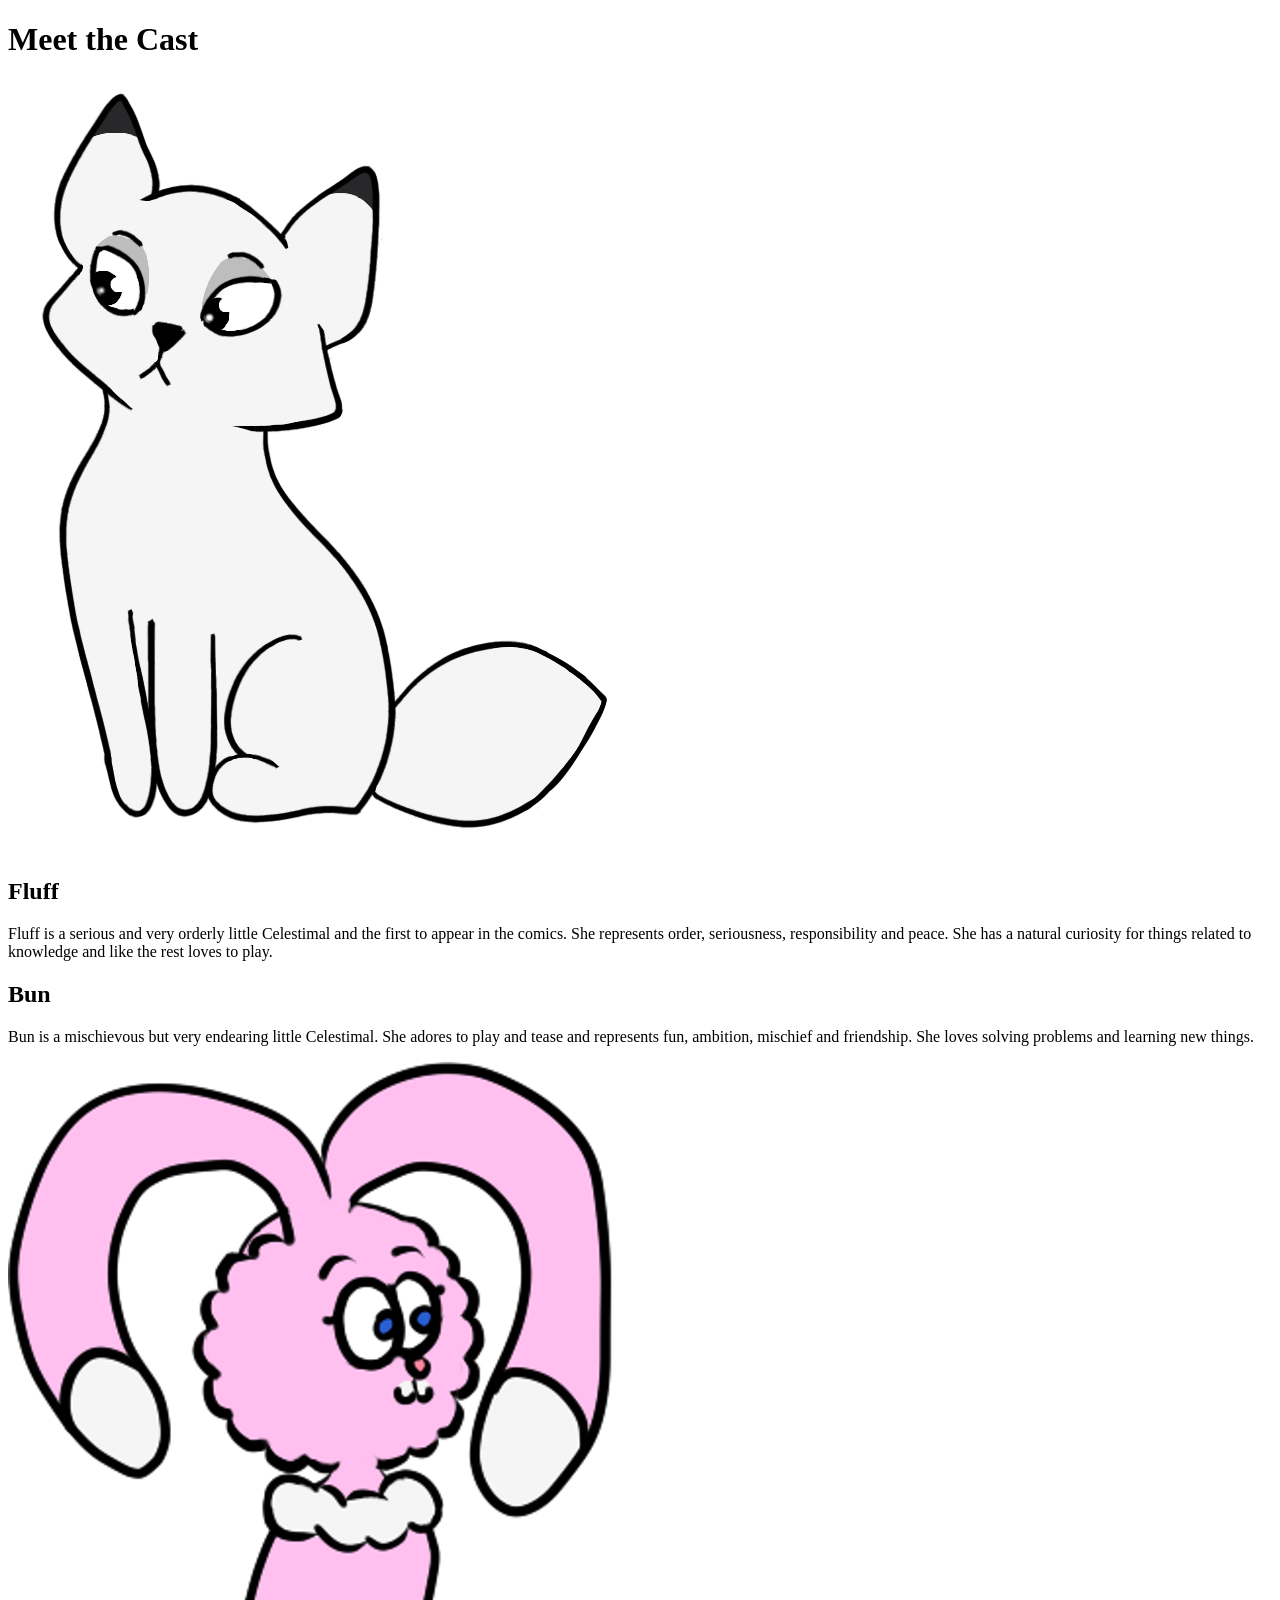
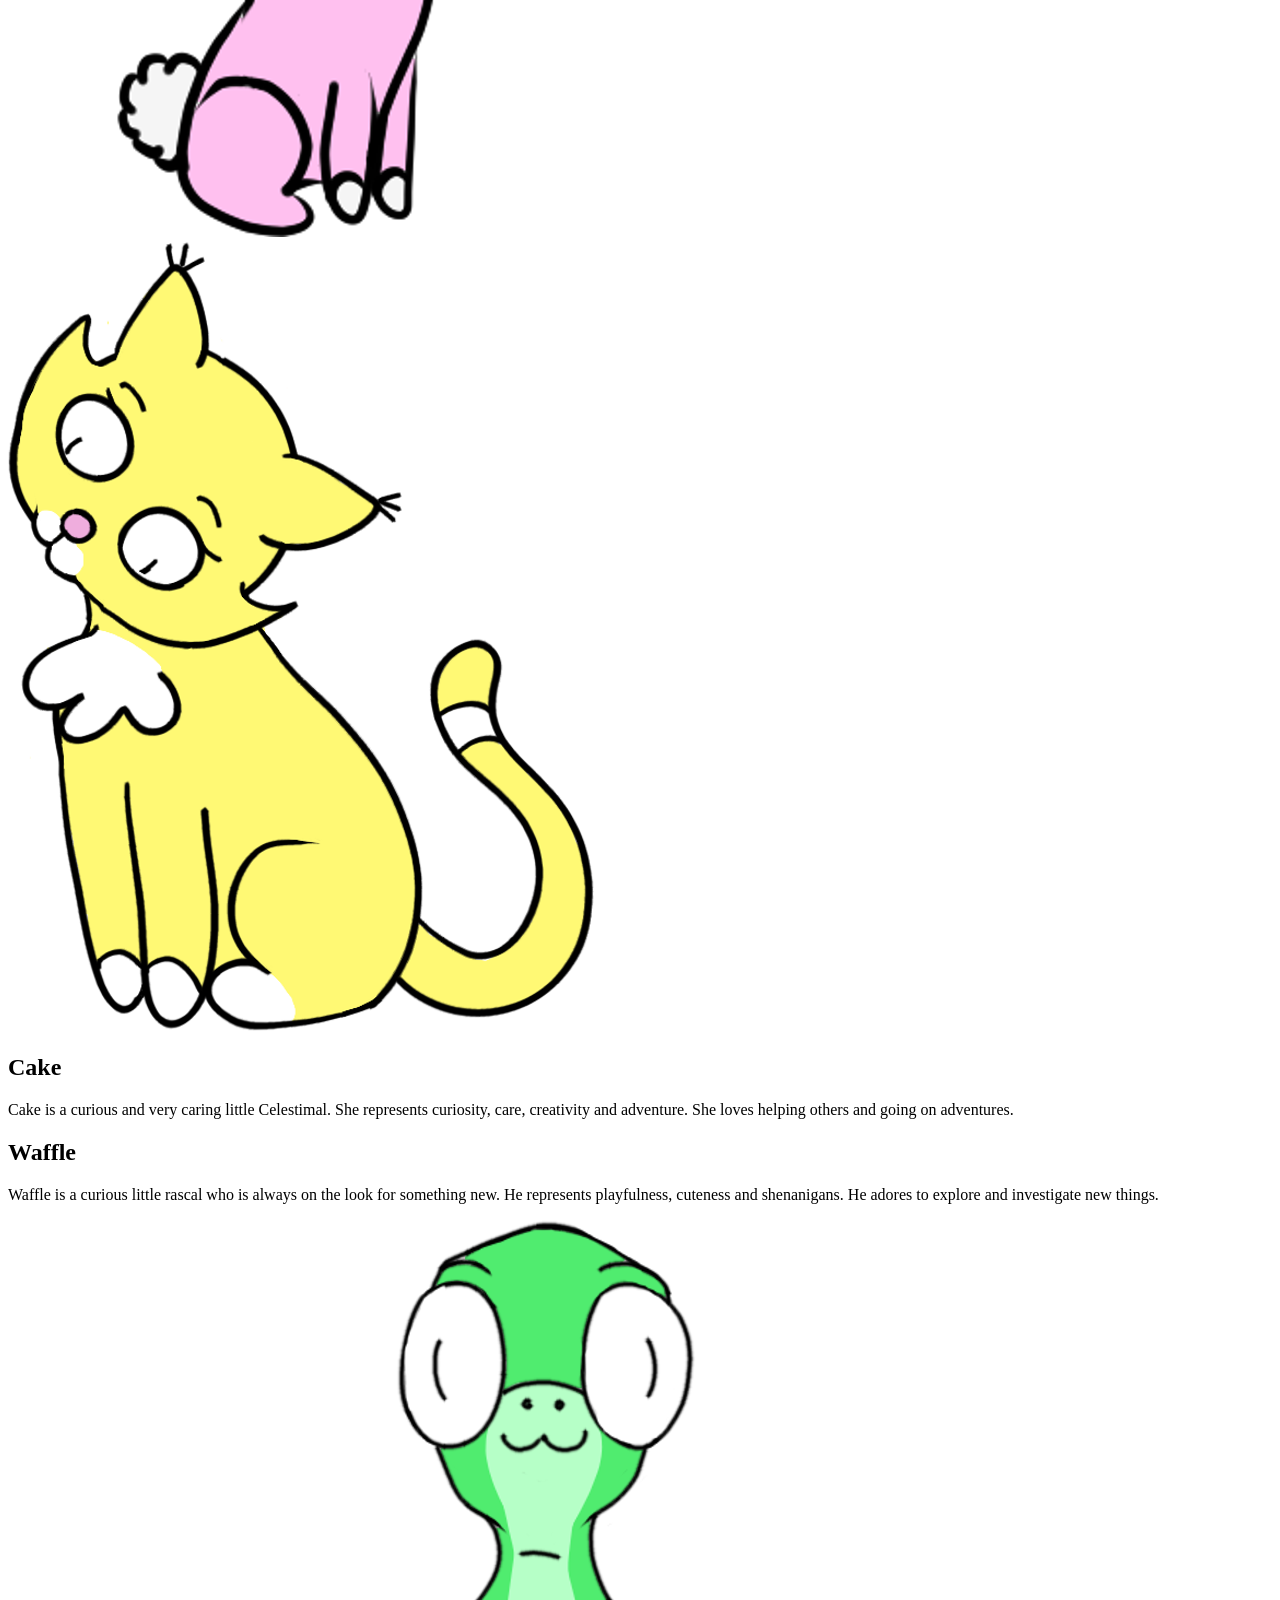
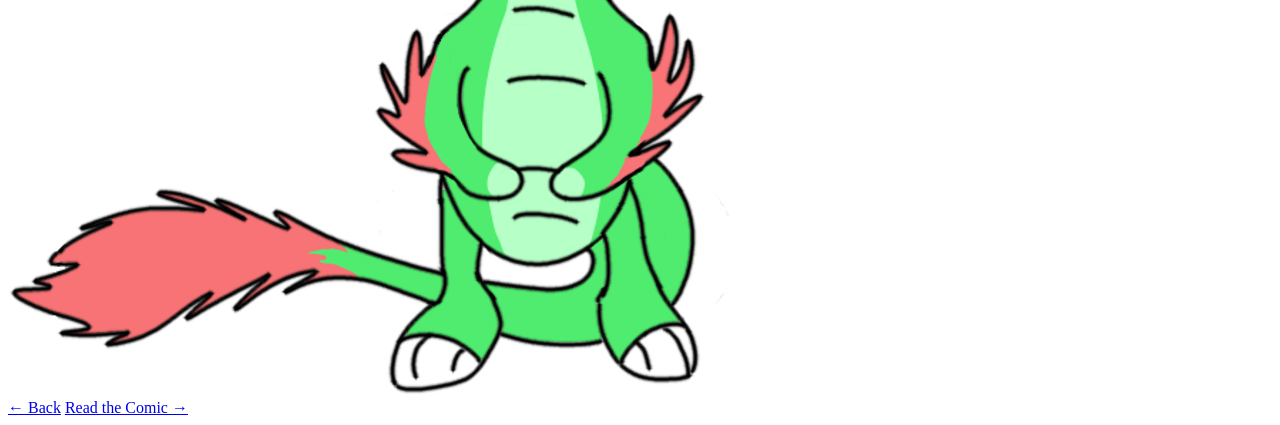
==== cast.html @ 91342b23 "Create cast.html" ====
<!DOCTYPE html>
<html lang="en">
<head>
    <meta charset="UTF-8">
    <meta name="viewport" content="width=device-width, initial-scale=1.0">

    <title>Meet the Cast — Smol Serafimz</title>

    <link rel="stylesheet" href="cast.css">
</head>

<body>

    <main class="cast-page">

        <h1>Meet the Cast</h1>

        <section class="character-row">
            <img src="assets/meet_fluff.webp" alt="Fluff">

            <div class="character-text">
                <h2>Fluff</h2>
                <p>
                    Fluff is a serious and very orderly little Celestimal and the first to appear in the comics. She represents order, seriousness, responsibility and peace. She has a natural curiosity for things related to knowledge and like the rest loves to play.
                </p>
            </div>
        </section>

        <section class="character-row reverse">
            <div class="character-text">
                <h2>Bun</h2>
                <p>
                    Bun is a mischievous but very endearing little Celestimal. She adores to play and tease and represents fun, ambition, mischief and friendship. She loves solving problems and learning new things.

                </p>
            </div>

            <img src="assets/meet_bun.webp" alt="Bun">
        </section>

        <section class="character-row">
            <img src="assets/meet_cake.webp" alt="Cake">

            <div class="character-text">
                <h2>Cake</h2>
                <p>
                    Cake is a curious and very caring little Celestimal. She represents curiosity, care, creativity and adventure. She loves helping others and going on adventures.
                </p>
            </div>
        </section>

        <section class="character-row reverse">
            <div class="character-text">
                <h2>Waffle</h2>
                <p>
                    Waffle is a curious little rascal who is always on the look for something new. He represents playfulness, cuteness and shenanigans. He adores to explore and investigate new things.
                </p>
            </div>

            <img src="assets/meet_waffle.webp" alt="Waffle">
        </section>

        <nav class="cast-navigation">
            <a href="welcome.html" class="cast-button">← Back</a>
            <a href="index.html" class="cast-button">Read the Comic →</a>
        </nav>

    </main>

</body>
</html>
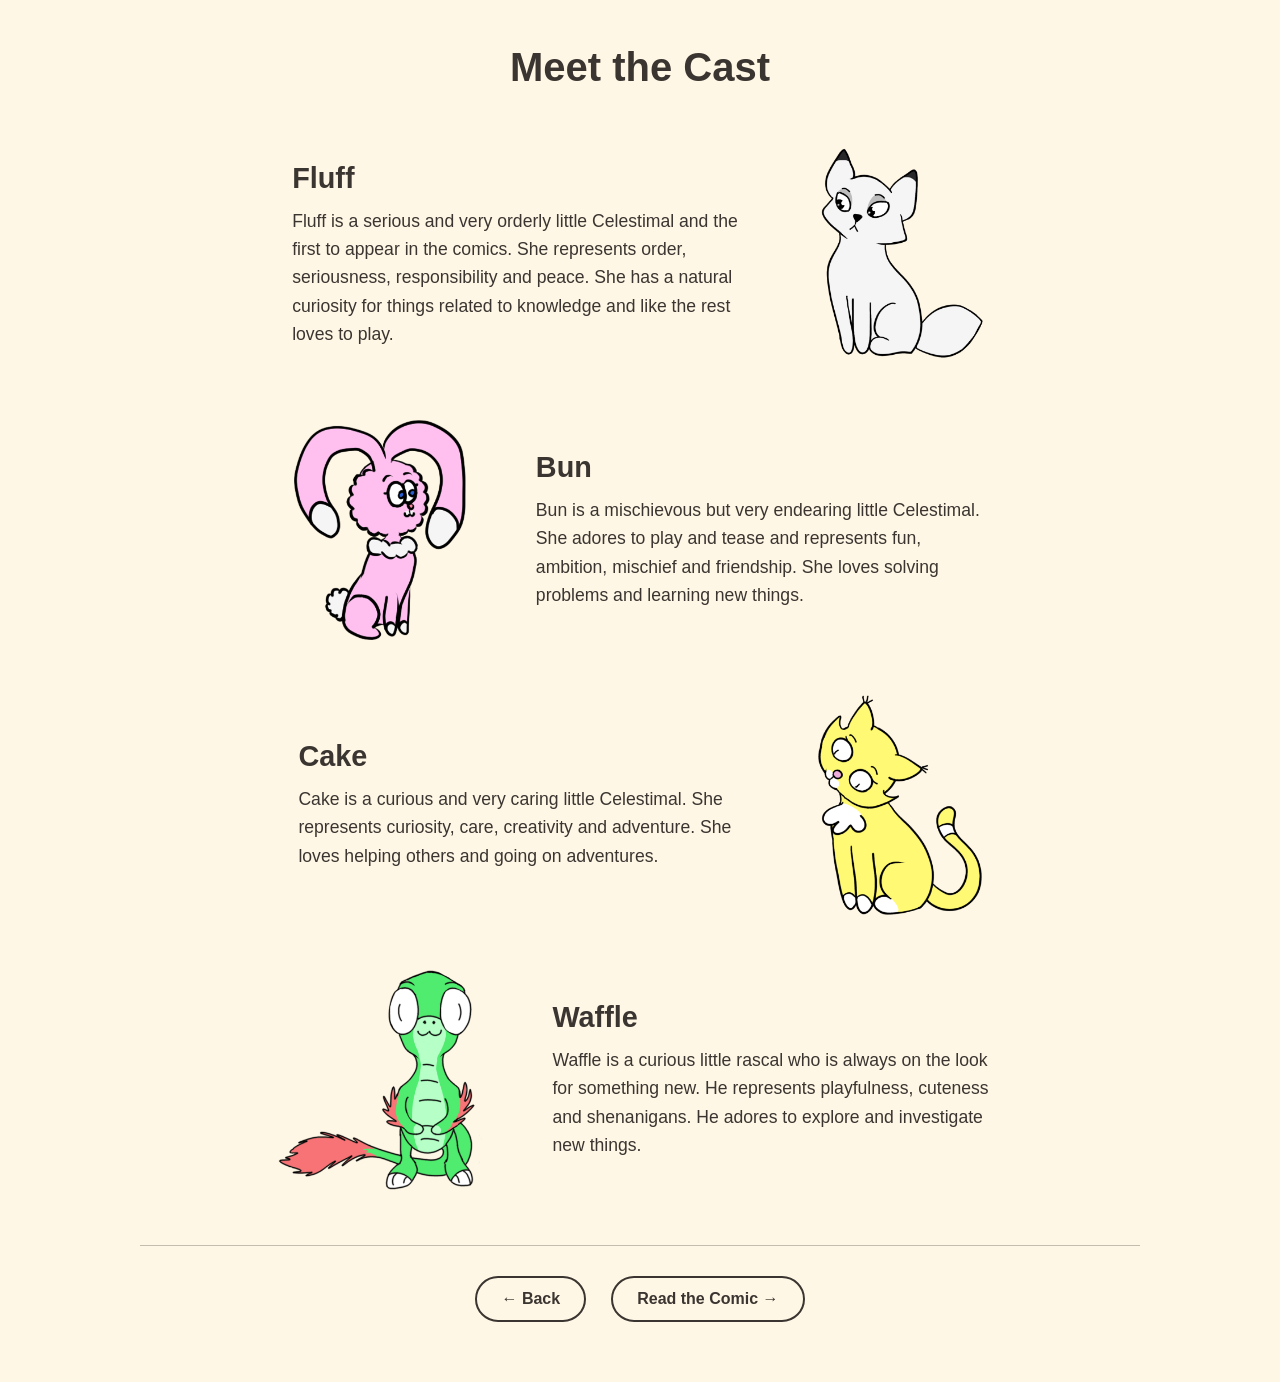
==== commit 474e0023: "Update cast.html" ====
--- a/cast.html
+++ b/cast.html
@@ -16,7 +16,6 @@
         <h1>Meet the Cast</h1>
 
         <section class="character-row">
-            <img src="assets/meet_fluff.webp" alt="Fluff">
 
             <div class="character-text">
                 <h2>Fluff</h2>
@@ -24,9 +23,12 @@
                     Fluff is a serious and very orderly little Celestimal and the first to appear in the comics. She represents order, seriousness, responsibility and peace. She has a natural curiosity for things related to knowledge and like the rest loves to play.
                 </p>
             </div>
+
+            <img src="assets/meet_fluff.webp" alt="Fluff">
         </section>
 
         <section class="character-row reverse">
+            <img src="assets/meet_bun.webp" alt="Bun">
             <div class="character-text">
                 <h2>Bun</h2>
                 <p>
@@ -35,11 +37,9 @@
                 </p>
             </div>
 
-            <img src="assets/meet_bun.webp" alt="Bun">
         </section>
 
         <section class="character-row">
-            <img src="assets/meet_cake.webp" alt="Cake">
 
             <div class="character-text">
                 <h2>Cake</h2>
@@ -47,9 +47,11 @@
                     Cake is a curious and very caring little Celestimal. She represents curiosity, care, creativity and adventure. She loves helping others and going on adventures.
                 </p>
             </div>
+            <img src="assets/meet_cake.webp" alt="Cake">
         </section>
 
         <section class="character-row reverse">
+            <img src="assets/meet_waffle.webp" alt="Waffle">
             <div class="character-text">
                 <h2>Waffle</h2>
                 <p>
@@ -57,7 +59,6 @@
                 </p>
             </div>
 
-            <img src="assets/meet_waffle.webp" alt="Waffle">
         </section>
 
         <nav class="cast-navigation">
--- a/cast.css
+++ b/cast.css
@@ -0,0 +1,153 @@
+* {
+    box-sizing: border-box;
+}
+
+html,
+body {
+    margin: 0;
+    padding: 0;
+    min-height: 100%;
+}
+
+body {
+    background: #FFF7E6;
+    color: #3A3530;
+    font-family: Arial, Helvetica, sans-serif;
+}
+
+.cast-page {
+    min-height: 100vh;
+    width: min(1000px, 92%);
+
+    margin: 0 auto;
+    padding: 45px 0 60px;
+}
+
+h1 {
+    text-align: center;
+    margin: 0 0 55px;
+    font-size: 2.5rem;
+}
+
+.character-row {
+    display: flex;
+    align-items: center;
+    justify-content: center;
+
+    gap: 70px;
+
+    margin-bottom: 55px;
+}
+
+.character-row img {
+    height: 220px;
+    width: auto;
+
+    display: block;
+    flex-shrink: 0;
+}
+
+.character-text {
+    flex: 1;
+    max-width: 450px;
+}
+
+.character-text h2 {
+    margin: 0 0 12px;
+    font-size: 1.8rem;
+}
+
+.character-text p {
+    margin: 0;
+
+    font-size: 1.1rem;
+    line-height: 1.6;
+}
+
+.cast-navigation {
+    display: flex;
+    justify-content: center;
+    gap: 25px;
+
+    margin-top: 20px;
+    padding-top: 30px;
+
+    border-top: 1px solid rgba(58, 53, 48, 0.3);
+}
+
+.cast-button {
+    display: inline-block;
+
+    padding: 12px 24px;
+
+    border: 2px solid #3A3530;
+    border-radius: 30px;
+
+    color: #3A3530;
+    text-decoration: none;
+
+    font-weight: bold;
+
+    transition:
+        background-color 0.2s ease,
+        transform 0.2s ease;
+}
+
+.cast-button:hover {
+    background-color: #3A3530;
+    color: #FFF7E6;
+
+    transform: translateY(-3px);
+}
+
+/* Mobile */
+
+@media (max-width: 700px) {
+
+    .cast-page {
+        width: 90%;
+        padding-top: 30px;
+    }
+
+    h1 {
+        font-size: 2rem;
+        margin-bottom: 40px;
+    }
+
+    .character-row,
+    .character-row.reverse {
+        flex-direction: column;
+        gap: 20px;
+
+        text-align: center;
+
+        margin-bottom: 50px;
+    }
+
+    .character-row img {
+        height: 180px;
+        width: auto;
+    }
+    .character-text {
+        max-width: 500px;
+    }
+
+    .character-text h2 {
+        font-size: 1.6rem;
+    }
+
+    .character-text p {
+        font-size: 1rem;
+    }
+
+    .cast-navigation {
+        flex-direction: column;
+        align-items: center;
+        gap: 15px;
+    }
+
+    .cast-button {
+        width: 220px;
+        text-align: center;
+    }
+}
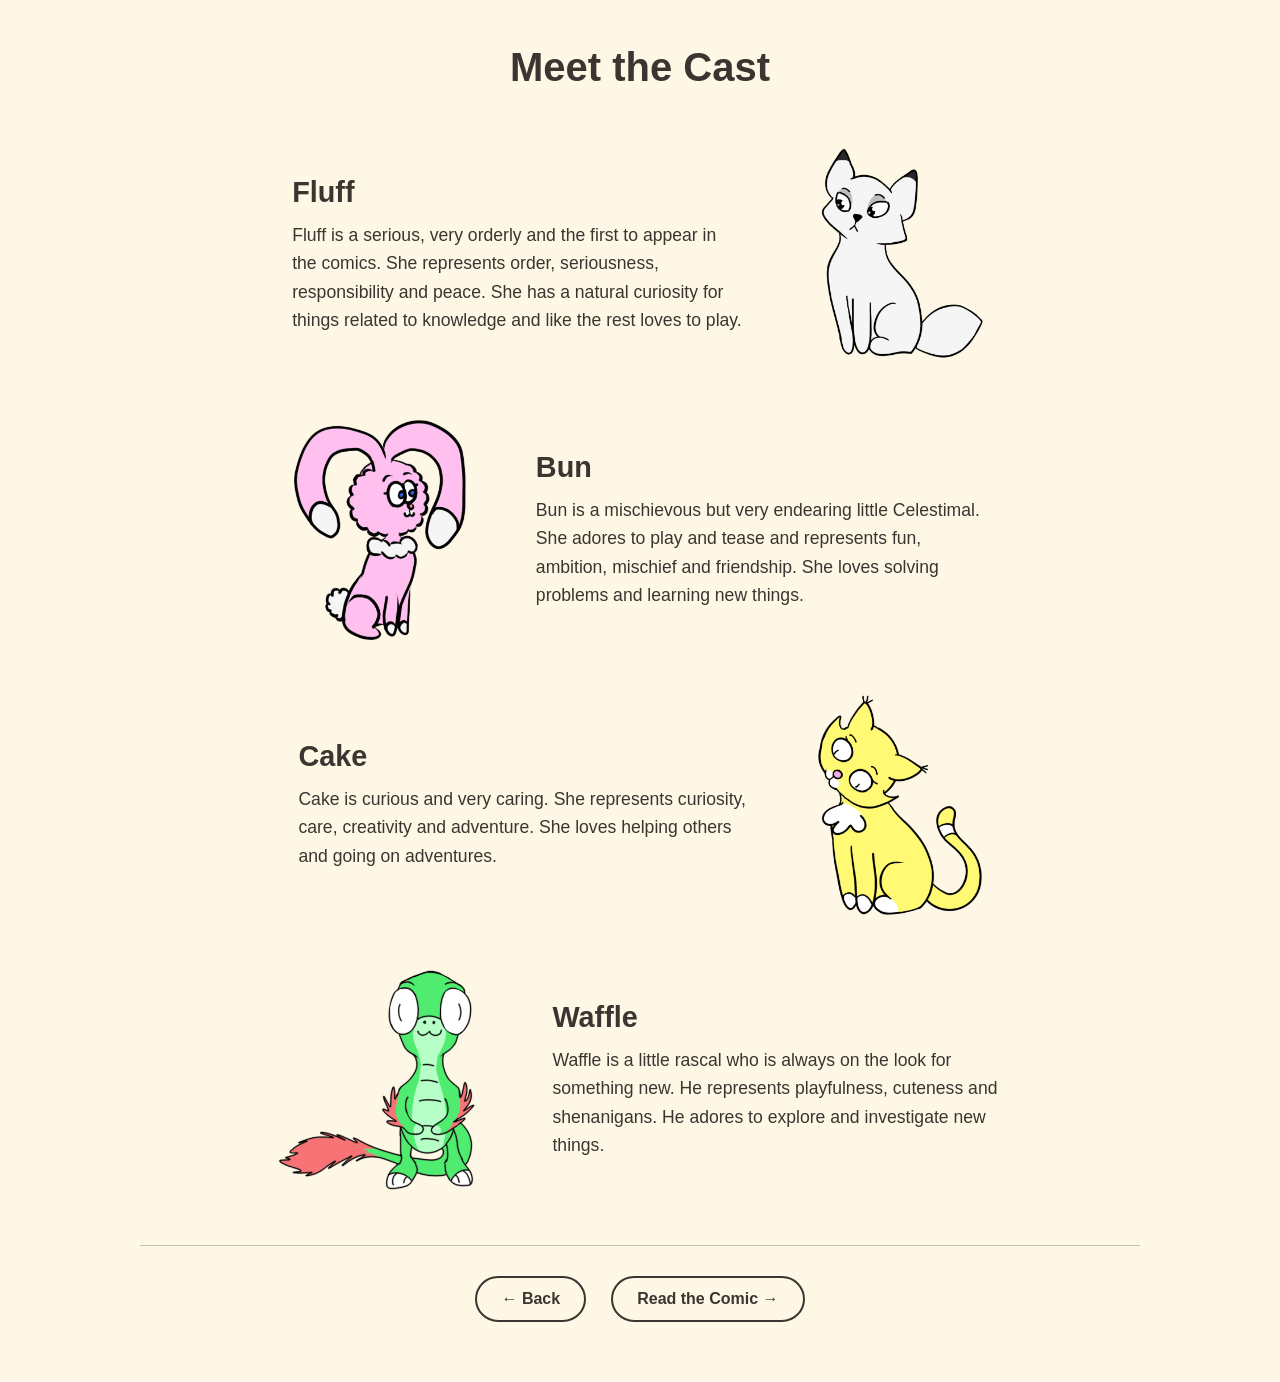
==== commit a73f90bc: "Update cast.html" ====
--- a/cast.html
+++ b/cast.html
@@ -20,7 +20,7 @@
             <div class="character-text">
                 <h2>Fluff</h2>
                 <p>
-                    Fluff is a serious and very orderly little Celestimal and the first to appear in the comics. She represents order, seriousness, responsibility and peace. She has a natural curiosity for things related to knowledge and like the rest loves to play.
+                    Fluff is a serious, very orderly and the first to appear in the comics. She represents order, seriousness, responsibility and peace. She has a natural curiosity for things related to knowledge and like the rest loves to play.
                 </p>
             </div>
 
@@ -44,7 +44,7 @@
             <div class="character-text">
                 <h2>Cake</h2>
                 <p>
-                    Cake is a curious and very caring little Celestimal. She represents curiosity, care, creativity and adventure. She loves helping others and going on adventures.
+                    Cake is curious and very caring. She represents curiosity, care, creativity and adventure. She loves helping others and going on adventures.
                 </p>
             </div>
             <img src="assets/meet_cake.webp" alt="Cake">
@@ -55,15 +55,15 @@
             <div class="character-text">
                 <h2>Waffle</h2>
                 <p>
-                    Waffle is a curious little rascal who is always on the look for something new. He represents playfulness, cuteness and shenanigans. He adores to explore and investigate new things.
+                    Waffle is a little rascal who is always on the look for something new. He represents playfulness, cuteness and shenanigans. He adores to explore and investigate new things.
                 </p>
             </div>
 
         </section>
 
         <nav class="cast-navigation">
-            <a href="welcome.html" class="cast-button">← Back</a>
-            <a href="index.html" class="cast-button">Read the Comic →</a>
+            <a href="index.html" class="cast-button">← Back</a>
+            <a href="comic.html" class="cast-button">Read the Comic →</a>
         </nav>
 
     </main>
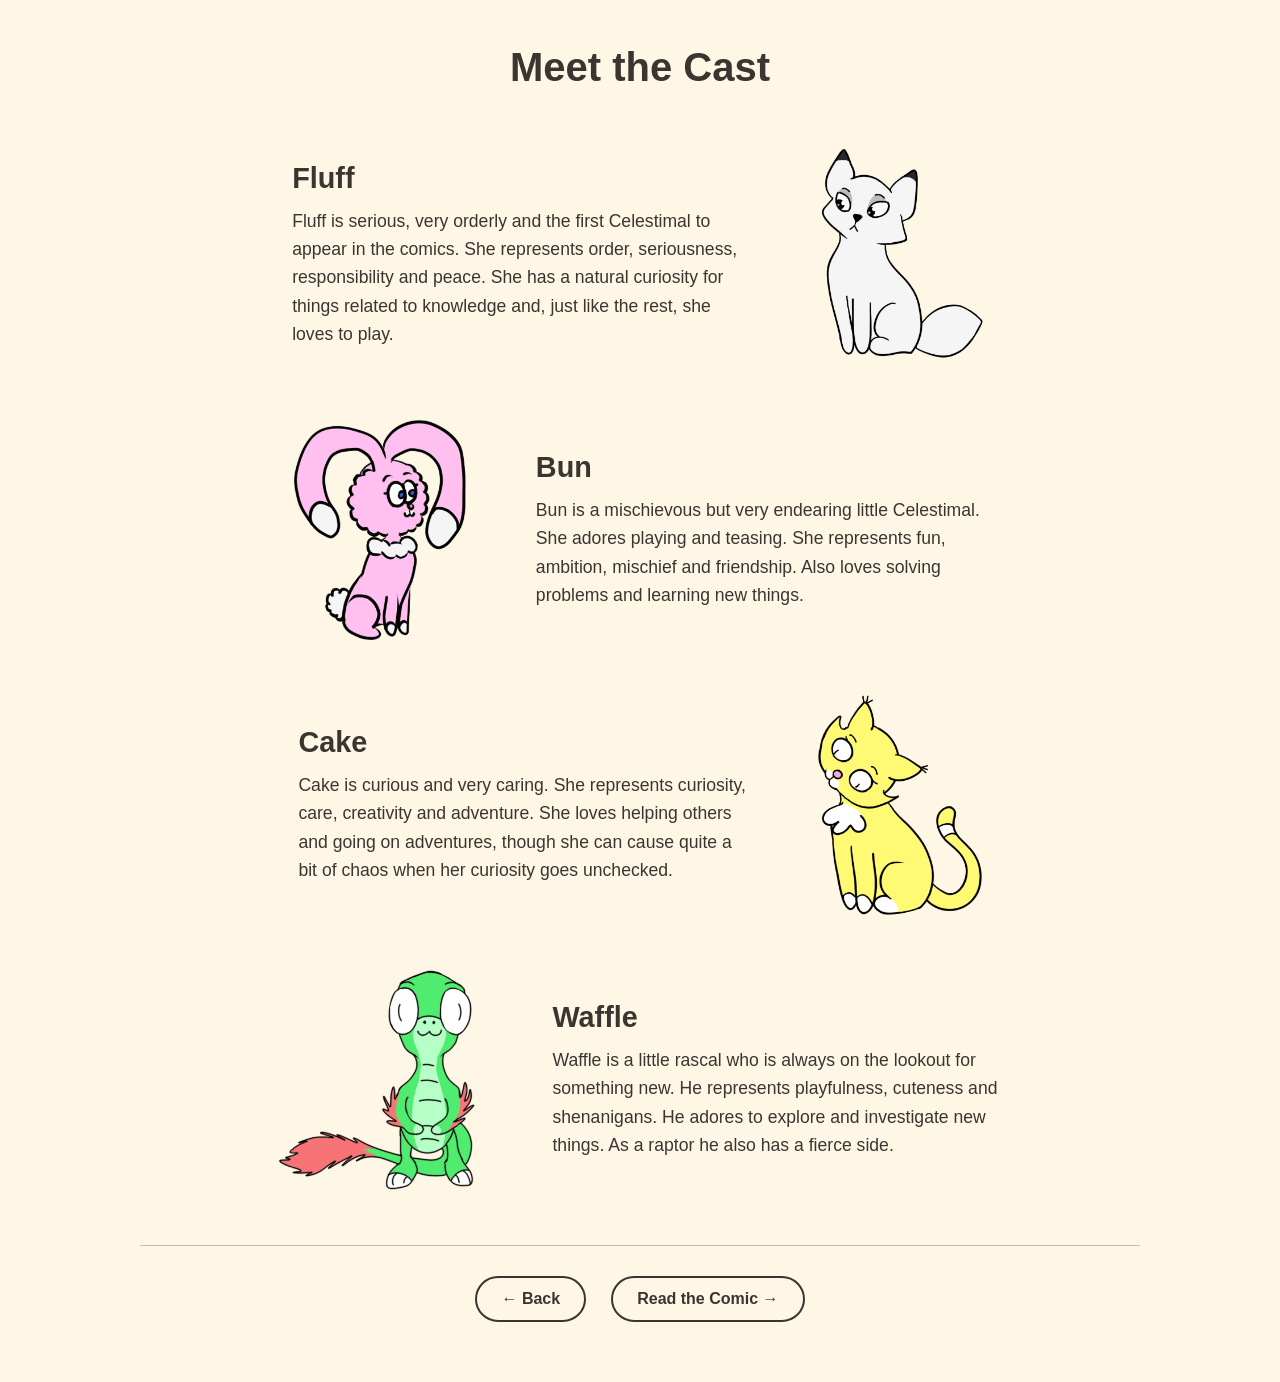
==== commit d082613a: "Update cast.html" ====
--- a/cast.html
+++ b/cast.html
@@ -7,6 +7,7 @@
     <title>Meet the Cast — Smol Serafimz</title>
 
     <link rel="stylesheet" href="cast.css">
+    <link rel="icon" type="image/png" href="favicon.png">
 </head>
 
 <body>
@@ -20,7 +21,7 @@
             <div class="character-text">
                 <h2>Fluff</h2>
                 <p>
-                    Fluff is a serious, very orderly and the first to appear in the comics. She represents order, seriousness, responsibility and peace. She has a natural curiosity for things related to knowledge and like the rest loves to play.
+                    Fluff is serious, very orderly and the first Celestimal to appear in the comics. She represents order, seriousness, responsibility and peace. She has a natural curiosity for things related to knowledge and, just like the rest, she loves to play.
                 </p>
             </div>
 
@@ -32,7 +33,7 @@
             <div class="character-text">
                 <h2>Bun</h2>
                 <p>
-                    Bun is a mischievous but very endearing little Celestimal. She adores to play and tease and represents fun, ambition, mischief and friendship. She loves solving problems and learning new things.
+                    Bun is a mischievous but very endearing little Celestimal. She adores playing and teasing. She represents fun, ambition, mischief and friendship. Also loves solving problems and learning new things.
 
                 </p>
             </div>
@@ -44,7 +45,7 @@
             <div class="character-text">
                 <h2>Cake</h2>
                 <p>
-                    Cake is curious and very caring. She represents curiosity, care, creativity and adventure. She loves helping others and going on adventures.
+                    Cake is curious and very caring. She represents curiosity, care, creativity and adventure. She loves helping others and going on adventures, though she can cause quite a bit of chaos when her curiosity goes unchecked.
                 </p>
             </div>
             <img src="assets/meet_cake.webp" alt="Cake">
@@ -55,7 +56,7 @@
             <div class="character-text">
                 <h2>Waffle</h2>
                 <p>
-                    Waffle is a little rascal who is always on the look for something new. He represents playfulness, cuteness and shenanigans. He adores to explore and investigate new things.
+                    Waffle is a little rascal who is always on the lookout for something new. He represents playfulness, cuteness and shenanigans. He adores to explore and investigate new things. As a raptor he also has a fierce side.
                 </p>
             </div>
 
